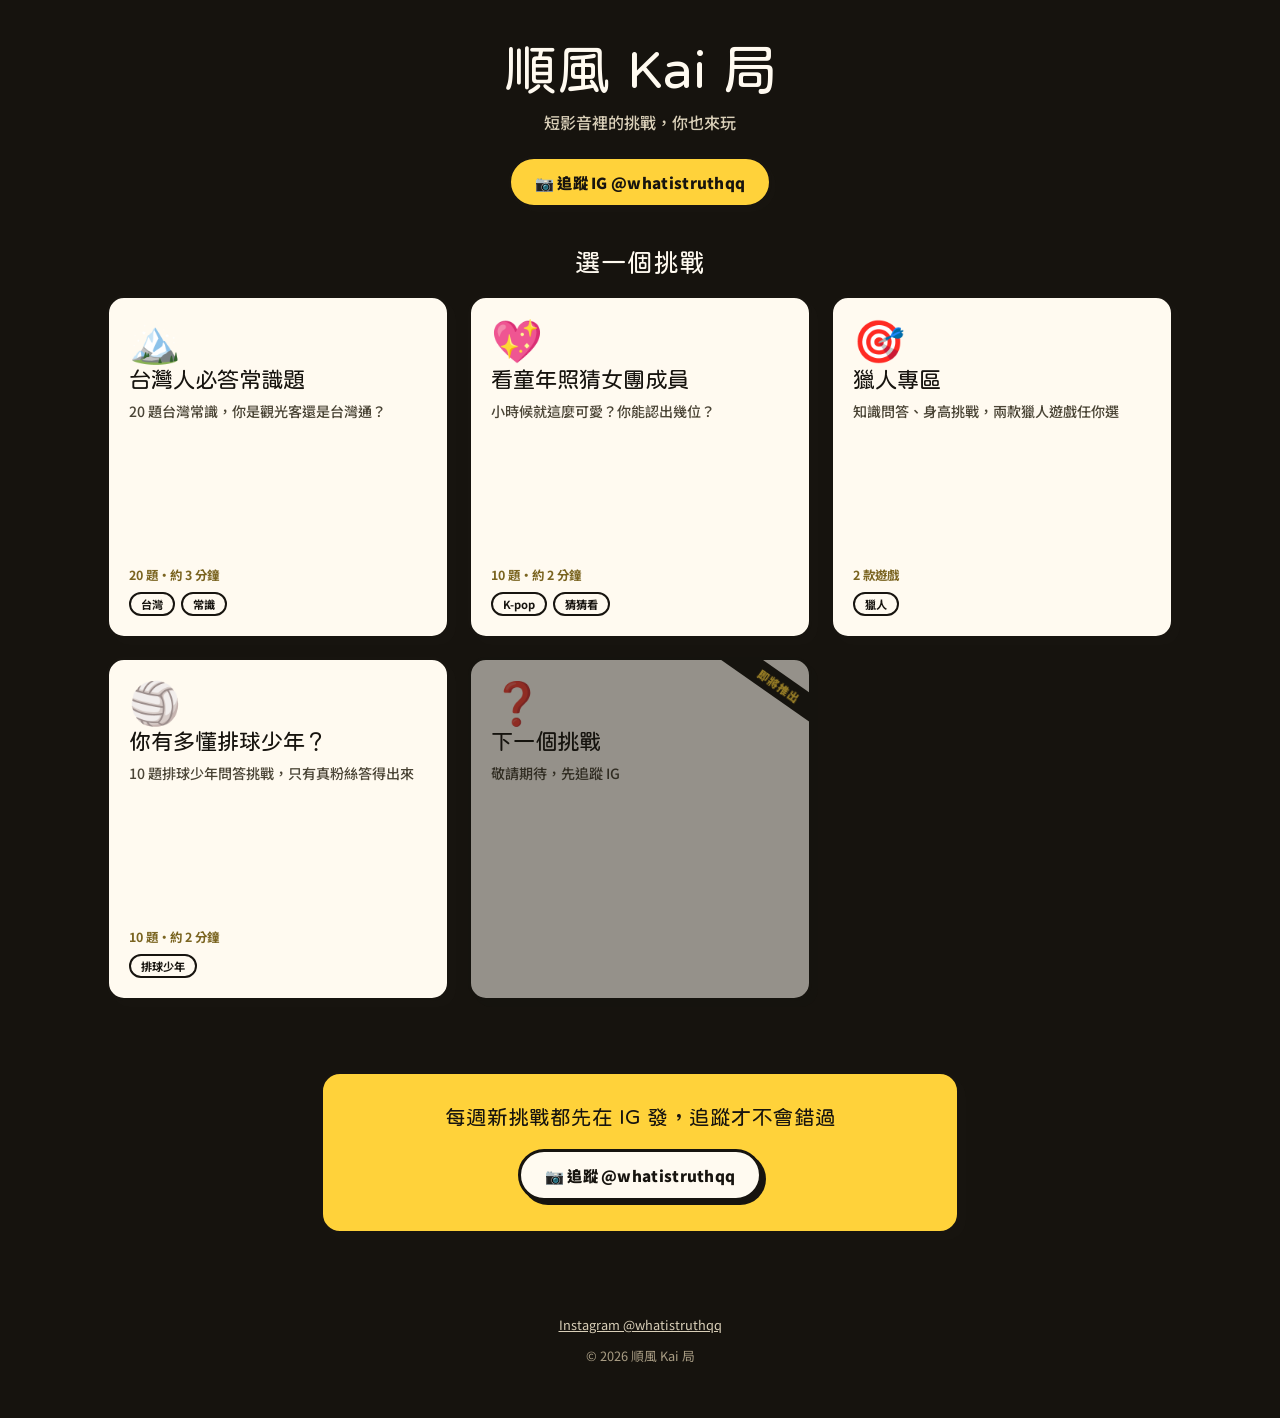
==== games/index.html @ 62e6a96c "Add Haikyuu quiz card to game hub Co-Authored-By: Claude Sonnet 5 <noreply@anthropic.com>" ====
<!doctype html>
<html lang="zh-Hant-TW">
<head>
<meta charset="utf-8">
<meta name="viewport" content="width=device-width, initial-scale=1, viewport-fit=cover">
<title>順風 Kai 局｜短影音裡的挑戰，你也來玩</title>
<meta name="description" content="順風 Kai 局：一站收錄所有小遊戲挑戰，從台灣常識題開始，新挑戰先在 IG 公布。">
<meta property="og:type" content="website">
<meta property="og:title" content="順風 Kai 局｜短影音裡的挑戰，你也來玩">
<meta property="og:description" content="一站收錄所有小遊戲挑戰，從台灣常識題開始，新挑戰先在 IG 公布。">
<meta name="theme-color" content="#16130e">
<link rel="icon" href="data:image/svg+xml,<svg xmlns=%22http://www.w3.org/2000/svg%22 viewBox=%220 0 100 100%22><text y=%22.9em%22 font-size=%2290%22>%F0%9F%8E%AE</text></svg>">
<link rel="preconnect" href="https://fonts.googleapis.com">
<link rel="preconnect" href="https://fonts.gstatic.com" crossorigin>
<link rel="stylesheet" href="https://fonts.googleapis.com/css2?family=Huninn&family=Noto+Sans+TC:wght@500;700;900&display=swap">
<script async src="https://www.googletagmanager.com/gtag/js?id=G-C77ELCKPVB"></script>
<script>window.dataLayer=window.dataLayer||[];function gtag(){dataLayer.push(arguments);}gtag('js',new Date());gtag('config','G-C77ELCKPVB');</script>
<style>
*,*::before,*::after{box-sizing:border-box}
:root{
  --page:#16130e;
  --board:#ffd23a;
  --ink:#17140f;
  --paper:#fffaf0;
  --soft:#a99d84;
  --round:'Huninn','Noto Sans TC','PingFang TC','Microsoft JhengHei',sans-serif;
  --sans:'Noto Sans TC','PingFang TC','Microsoft JhengHei',system-ui,sans-serif;
}
html,body{margin:0;max-width:100%;overflow-x:hidden}
body{background:var(--page); color:var(--paper); font-family:var(--sans); -webkit-tap-highlight-color:transparent}
a{color:inherit}
button{font:inherit; color:inherit; cursor:pointer}
:focus-visible{outline:3px solid var(--board); outline-offset:3px}
.wrap{width:100%; max-width:1100px; margin:0 auto; padding-inline:max(16px, env(safe-area-inset-left,0px))}

.hero{padding-block:40px 28px; text-align:center}
.hero h1{font-family:var(--round); font-weight:400; font-size:clamp(2.2rem,8vw,3.4rem); margin:0 0 10px; line-height:1.1}
.hero p.tagline{font-size:1rem; color:#d9cfb8; margin:0 0 22px; font-weight:500}
.btn{display:inline-flex; align-items:center; gap:8px; border:3px solid var(--ink); border-radius:99px; padding:12px 24px;
  font-weight:900; font-size:.95rem; letter-spacing:.02em; text-decoration:none; background:var(--board); color:var(--ink);
  box-shadow:4px 4px 0 var(--ink); transition:transform .08s, box-shadow .08s}
.btn:hover{transform:translate(-2px,-2px); box-shadow:6px 6px 0 var(--ink)}
.btn:active{transform:translate(2px,2px); box-shadow:1px 1px 0 var(--ink)}
.btn.ghost{background:var(--paper)}

.games{padding-block:12px 36px}
.games h2{font-family:var(--round); font-weight:400; font-size:1.6rem; margin:0 0 18px; text-align:center}
.grid{display:grid; grid-template-columns:1fr; gap:18px}
@media (min-width:640px){.grid{grid-template-columns:repeat(2,1fr)}}
@media (min-width:980px){.grid{grid-template-columns:repeat(3,1fr)}}

.card{position:relative; aspect-ratio:1/1; display:flex; flex-direction:column; justify-content:flex-start; gap:8px;
  background:var(--paper); color:var(--ink); border:3px solid var(--ink); border-radius:18px; padding:20px;
  box-shadow:6px 6px 0 var(--ink); text-decoration:none; overflow:hidden; transition:transform .1s, box-shadow .1s}
.card:hover{transform:translate(-3px,-3px); box-shadow:9px 9px 0 var(--ink)}
.card:active{transform:translate(2px,2px); box-shadow:3px 3px 0 var(--ink)}
.card .icon{font-size:2.6rem; line-height:1}
.card h3{font-family:var(--round); font-weight:400; font-size:1.4rem; margin:0; line-height:1.2}
.card .desc{font-size:.88rem; color:#4a4435; font-weight:500; line-height:1.4; flex:1; min-height:0}
.card .meta{font-size:.78rem; font-weight:700; color:#7a6420}
.card .tags{display:flex; flex-wrap:wrap; gap:6px; margin-top:auto}
.card .tag{font-size:.7rem; font-weight:700; border:2px solid var(--ink); border-radius:99px; padding:2px 10px}

.card.soon{opacity:.55; cursor:pointer}
.card.soon .badge{position:absolute; top:14px; right:-34px; transform:rotate(35deg); background:var(--ink); color:var(--board);
  font-size:.7rem; font-weight:900; padding:4px 40px; letter-spacing:.1em}

.promo{padding-block:34px 44px; text-align:center}
.promo .box{background:var(--board); color:var(--ink); border:3px solid var(--ink); border-radius:20px; box-shadow:6px 6px 0 var(--ink);
  padding:30px 22px; max-width:640px; margin:0 auto}
.promo p{font-family:var(--round); font-weight:400; font-size:1.3rem; margin:0 0 18px; line-height:1.3}

footer{padding-block:24px 40px; text-align:center; font-size:.8rem; color:var(--soft)}
footer a{text-decoration:underline; color:#d9cfb8}
</style>
</head>
<body>

<header class="hero wrap">
  <h1>順風 Kai 局</h1>
  <p class="tagline">短影音裡的挑戰，你也來玩</p>
  <a class="btn" id="igHeader" href="https://www.instagram.com/whatistruthqq/" target="_blank" rel="noopener">📷 追蹤 IG @whatistruthqq</a>
</header>

<main>
  <section class="games wrap">
    <h2>選一個挑戰</h2>
    <div class="grid" id="grid"></div>
  </section>

  <section class="promo wrap">
    <div class="box">
      <p>每週新挑戰都先在 IG 發，追蹤才不會錯過</p>
      <a class="btn ghost" id="igPromo" href="https://www.instagram.com/whatistruthqq/" target="_blank" rel="noopener">📷 追蹤 @whatistruthqq</a>
    </div>
  </section>
</main>

<footer class="wrap">
  <p><a id="igFooter" href="https://www.instagram.com/whatistruthqq/" target="_blank" rel="noopener">Instagram @whatistruthqq</a></p>
  <p>&copy; <span id="year"></span> 順風 Kai 局</p>
</footer>

<script>
/* ========== 遊戲清單：之後要新增遊戲，只要在這個陣列多加一筆資料，
   並在 games/ 底下建一個同名資料夾放該遊戲的 index.html 就好 ==========
   slug:   資料夾名稱，例如 'taiwan_quiz' 對應 games/taiwan_quiz/index.html
   status: 'live' 可以點進去玩；'soon' 顯示「即將推出」，點下去改連去 IG
*/
const GAMES = [
  { slug:'taiwan_quiz', title:'台灣人必答常識題', desc:'20 題台灣常識，你是觀光客還是台灣通？', meta:'20 題・約 3 分鐘', tags:['台灣','常識'], icon:'🏔️', status:'live' },
  { slug:'kpop_guess', title:'看童年照猜女團成員', desc:'小時候就這麼可愛？你能認出幾位？', meta:'10 題・約 2 分鐘', tags:['K-pop','猜猜看'], icon:'💖', status:'live' },
  { slug:'https://ken52508.github.io/hxh-quiz/', title:'獵人專區', desc:'知識問答、身高挑戰，兩款獵人遊戲任你選', meta:'2 款遊戲', tags:['獵人'], icon:'🎯', status:'live' },
  { slug:'https://ken52508.github.io/haikyuu-quiz/', title:'你有多懂排球少年？', desc:'10 題排球少年問答挑戰，只有真粉絲答得出來', meta:'10 題・約 2 分鐘', tags:['排球少年'], icon:'🏐', status:'live' },
  { slug:'', title:'下一個挑戰', desc:'敬請期待，先追蹤 IG', meta:'', tags:[], icon:'❓', status:'soon' },
];

const IG_URL = 'https://www.instagram.com/whatistruthqq/';

function track(name, params){ try{ if(typeof window.gtag === 'function') window.gtag('event', name, params || {}); }catch(e){} }

document.getElementById('year').textContent = new Date().getFullYear();

const grid = document.getElementById('grid');
grid.innerHTML = GAMES.map(g => {
  const tags = g.tags.map(t => `<span class="tag">${t}</span>`).join('');
  const meta = g.meta ? `<div class="meta">${g.meta}</div>` : '';
  if(g.status === 'live'){
    const href = g.slug.startsWith('http') ? g.slug : g.slug + '/';
    return `<a class="card" href="${href}" data-slug="${g.slug}">
      <div class="icon">${g.icon}</div>
      <h3>${g.title}</h3>
      <div class="desc">${g.desc}</div>
      ${meta}
      <div class="tags">${tags}</div>
    </a>`;
  }
  return `<a class="card soon" href="${IG_URL}" target="_blank" rel="noopener" data-soon="1">
    <span class="badge">即將推出</span>
    <div class="icon">${g.icon}</div>
    <h3>${g.title}</h3>
    <div class="desc">${g.desc}</div>
    ${meta}
    <div class="tags">${tags}</div>
  </a>`;
}).join('');

grid.addEventListener('click', e => {
  const card = e.target.closest('.card');
  if(!card) return;
  if(card.dataset.soon){ track('ig_click', {location:'soon_card'}); }
  else{ track('game_click', {slug: card.dataset.slug}); }
});

document.getElementById('igHeader').addEventListener('click', () => track('ig_click', {location:'header'}));
document.getElementById('igPromo').addEventListener('click', () => track('ig_click', {location:'promo'}));
document.getElementById('igFooter').addEventListener('click', () => track('ig_click', {location:'footer'}));
</script>
</body>
</html>
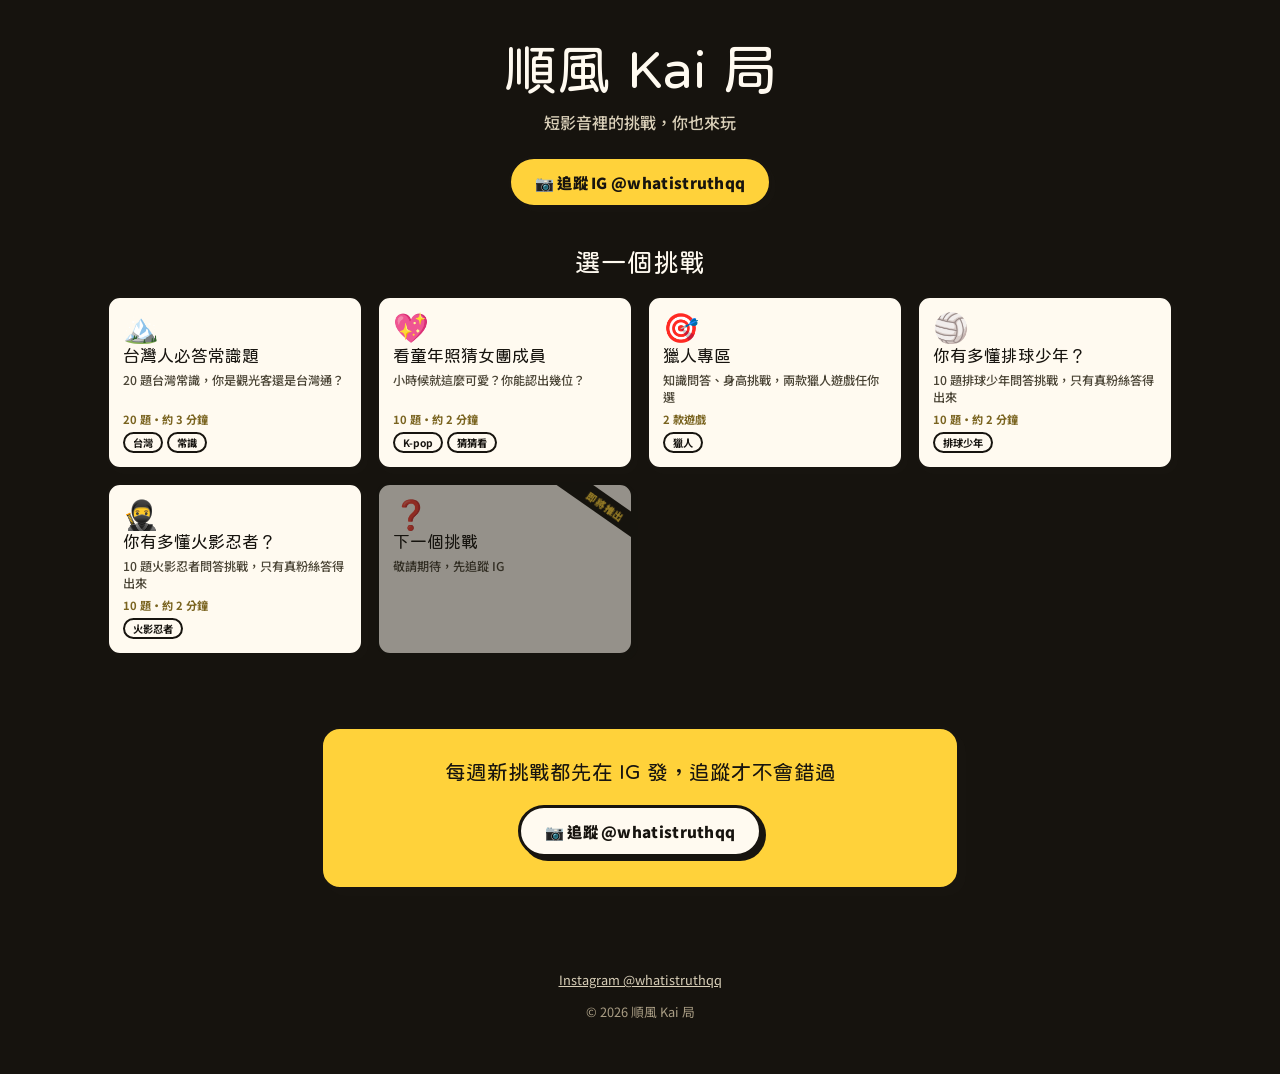
==== commit bf8ec091: "Add Naruto quiz card and make game cards more compact Co-Authored-By: Claude Sonnet 5 <noreply@anthr" ====
--- a/games/index.html
+++ b/games/index.html
@@ -45,25 +45,26 @@
 
 .games{padding-block:12px 36px}
 .games h2{font-family:var(--round); font-weight:400; font-size:1.6rem; margin:0 0 18px; text-align:center}
-.grid{display:grid; grid-template-columns:1fr; gap:18px}
-@media (min-width:640px){.grid{grid-template-columns:repeat(2,1fr)}}
-@media (min-width:980px){.grid{grid-template-columns:repeat(3,1fr)}}
+.grid{display:grid; grid-template-columns:repeat(2,1fr); gap:12px}
+@media (min-width:640px){.grid{grid-template-columns:repeat(3,1fr)}}
+@media (min-width:980px){.grid{grid-template-columns:repeat(4,1fr)}}
 
-.card{position:relative; aspect-ratio:1/1; display:flex; flex-direction:column; justify-content:flex-start; gap:8px;
-  background:var(--paper); color:var(--ink); border:3px solid var(--ink); border-radius:18px; padding:20px;
-  box-shadow:6px 6px 0 var(--ink); text-decoration:none; overflow:hidden; transition:transform .1s, box-shadow .1s}
-.card:hover{transform:translate(-3px,-3px); box-shadow:9px 9px 0 var(--ink)}
-.card:active{transform:translate(2px,2px); box-shadow:3px 3px 0 var(--ink)}
-.card .icon{font-size:2.6rem; line-height:1}
-.card h3{font-family:var(--round); font-weight:400; font-size:1.4rem; margin:0; line-height:1.2}
-.card .desc{font-size:.88rem; color:#4a4435; font-weight:500; line-height:1.4; flex:1; min-height:0}
-.card .meta{font-size:.78rem; font-weight:700; color:#7a6420}
-.card .tags{display:flex; flex-wrap:wrap; gap:6px; margin-top:auto}
-.card .tag{font-size:.7rem; font-weight:700; border:2px solid var(--ink); border-radius:99px; padding:2px 10px}
+.card{position:relative; display:flex; flex-direction:column; justify-content:flex-start; gap:5px;
+  background:var(--paper); color:var(--ink); border:3px solid var(--ink); border-radius:14px; padding:14px;
+  box-shadow:4px 4px 0 var(--ink); text-decoration:none; overflow:hidden; transition:transform .1s, box-shadow .1s}
+.card:hover{transform:translate(-2px,-2px); box-shadow:6px 6px 0 var(--ink)}
+.card:active{transform:translate(1px,1px); box-shadow:2px 2px 0 var(--ink)}
+.card .icon{font-size:1.8rem; line-height:1}
+.card h3{font-family:var(--round); font-weight:400; font-size:1.05rem; margin:0; line-height:1.25}
+.card .desc{font-size:.76rem; color:#4a4435; font-weight:500; line-height:1.4; flex:1; min-height:0;
+  display:-webkit-box; -webkit-line-clamp:2; -webkit-box-orient:vertical; overflow:hidden}
+.card .meta{font-size:.7rem; font-weight:700; color:#7a6420}
+.card .tags{display:flex; flex-wrap:wrap; gap:4px; margin-top:auto}
+.card .tag{font-size:.64rem; font-weight:700; border:2px solid var(--ink); border-radius:99px; padding:1px 8px}
 
 .card.soon{opacity:.55; cursor:pointer}
-.card.soon .badge{position:absolute; top:14px; right:-34px; transform:rotate(35deg); background:var(--ink); color:var(--board);
-  font-size:.7rem; font-weight:900; padding:4px 40px; letter-spacing:.1em}
+.card.soon .badge{position:absolute; top:11px; right:-30px; transform:rotate(35deg); background:var(--ink); color:var(--board);
+  font-size:.62rem; font-weight:900; padding:3px 34px; letter-spacing:.08em}
 
 .promo{padding-block:34px 44px; text-align:center}
 .promo .box{background:var(--board); color:var(--ink); border:3px solid var(--ink); border-radius:20px; box-shadow:6px 6px 0 var(--ink);
@@ -112,6 +113,7 @@
   { slug:'kpop_guess', title:'看童年照猜女團成員', desc:'小時候就這麼可愛？你能認出幾位？', meta:'10 題・約 2 分鐘', tags:['K-pop','猜猜看'], icon:'💖', status:'live' },
   { slug:'https://ken52508.github.io/hxh-quiz/', title:'獵人專區', desc:'知識問答、身高挑戰，兩款獵人遊戲任你選', meta:'2 款遊戲', tags:['獵人'], icon:'🎯', status:'live' },
   { slug:'https://ken52508.github.io/haikyuu-quiz/', title:'你有多懂排球少年？', desc:'10 題排球少年問答挑戰，只有真粉絲答得出來', meta:'10 題・約 2 分鐘', tags:['排球少年'], icon:'🏐', status:'live' },
+  { slug:'https://ken52508.github.io/naruto-quiz/', title:'你有多懂火影忍者？', desc:'10 題火影忍者問答挑戰，只有真粉絲答得出來', meta:'10 題・約 2 分鐘', tags:['火影忍者'], icon:'🥷', status:'live' },
   { slug:'', title:'下一個挑戰', desc:'敬請期待，先追蹤 IG', meta:'', tags:[], icon:'❓', status:'soon' },
 ];
 
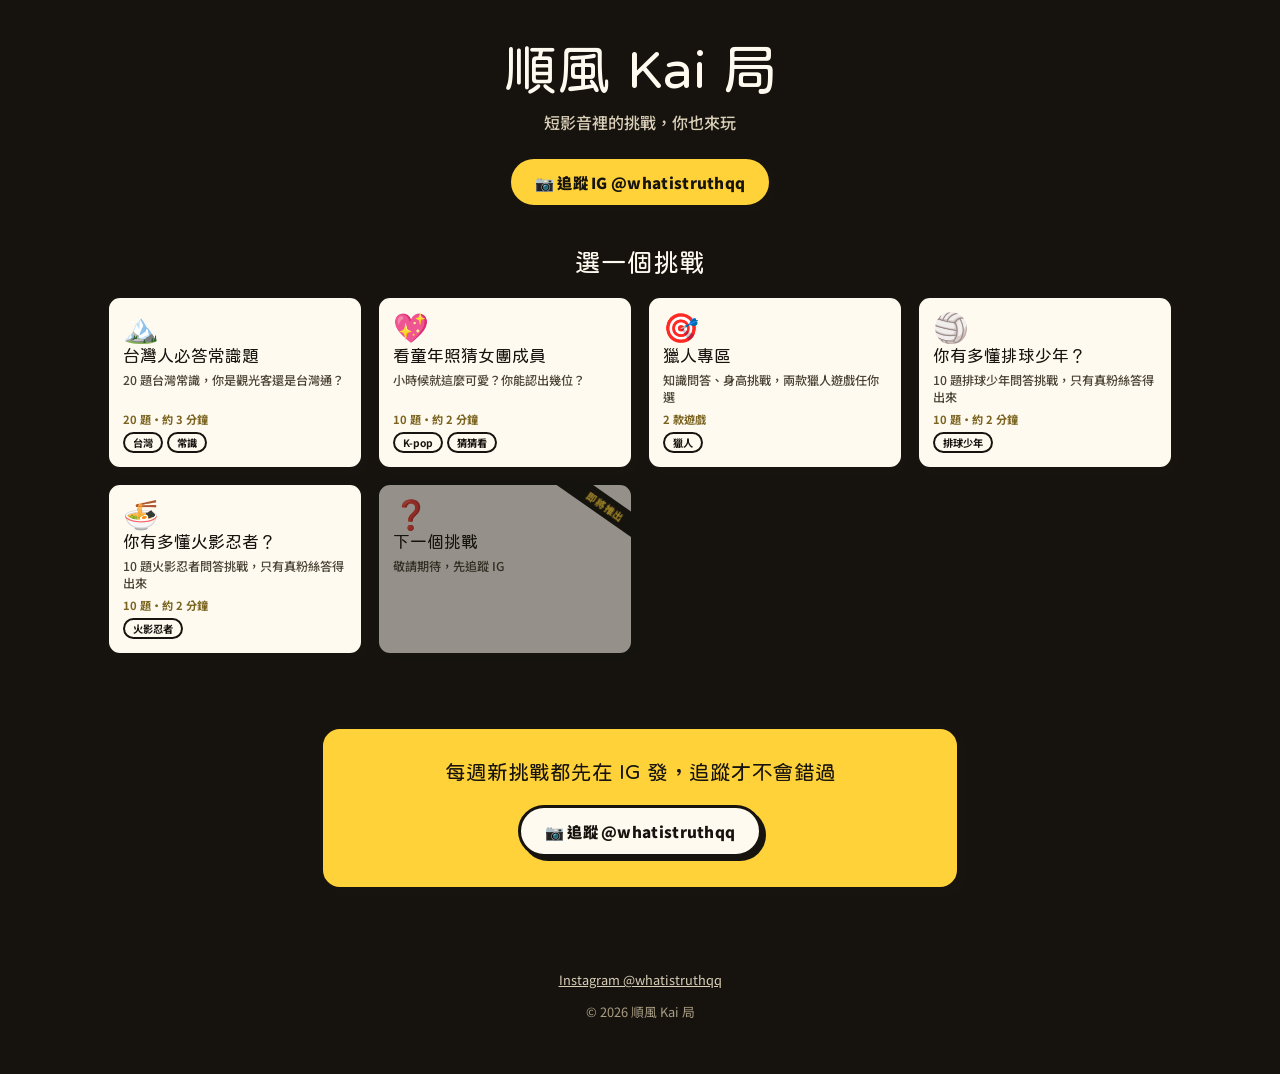
==== commit b76e624e: "Swap Naruto card icon for better emoji font compatibility Co-Authored-By: Claude Sonnet 5 <noreply@a" ====
--- a/games/index.html
+++ b/games/index.html
@@ -113,7 +113,7 @@
   { slug:'kpop_guess', title:'看童年照猜女團成員', desc:'小時候就這麼可愛？你能認出幾位？', meta:'10 題・約 2 分鐘', tags:['K-pop','猜猜看'], icon:'💖', status:'live' },
   { slug:'https://ken52508.github.io/hxh-quiz/', title:'獵人專區', desc:'知識問答、身高挑戰，兩款獵人遊戲任你選', meta:'2 款遊戲', tags:['獵人'], icon:'🎯', status:'live' },
   { slug:'https://ken52508.github.io/haikyuu-quiz/', title:'你有多懂排球少年？', desc:'10 題排球少年問答挑戰，只有真粉絲答得出來', meta:'10 題・約 2 分鐘', tags:['排球少年'], icon:'🏐', status:'live' },
-  { slug:'https://ken52508.github.io/naruto-quiz/', title:'你有多懂火影忍者？', desc:'10 題火影忍者問答挑戰，只有真粉絲答得出來', meta:'10 題・約 2 分鐘', tags:['火影忍者'], icon:'🥷', status:'live' },
+  { slug:'https://ken52508.github.io/naruto-quiz/', title:'你有多懂火影忍者？', desc:'10 題火影忍者問答挑戰，只有真粉絲答得出來', meta:'10 題・約 2 分鐘', tags:['火影忍者'], icon:'🍜', status:'live' },
   { slug:'', title:'下一個挑戰', desc:'敬請期待，先追蹤 IG', meta:'', tags:[], icon:'❓', status:'soon' },
 ];
 
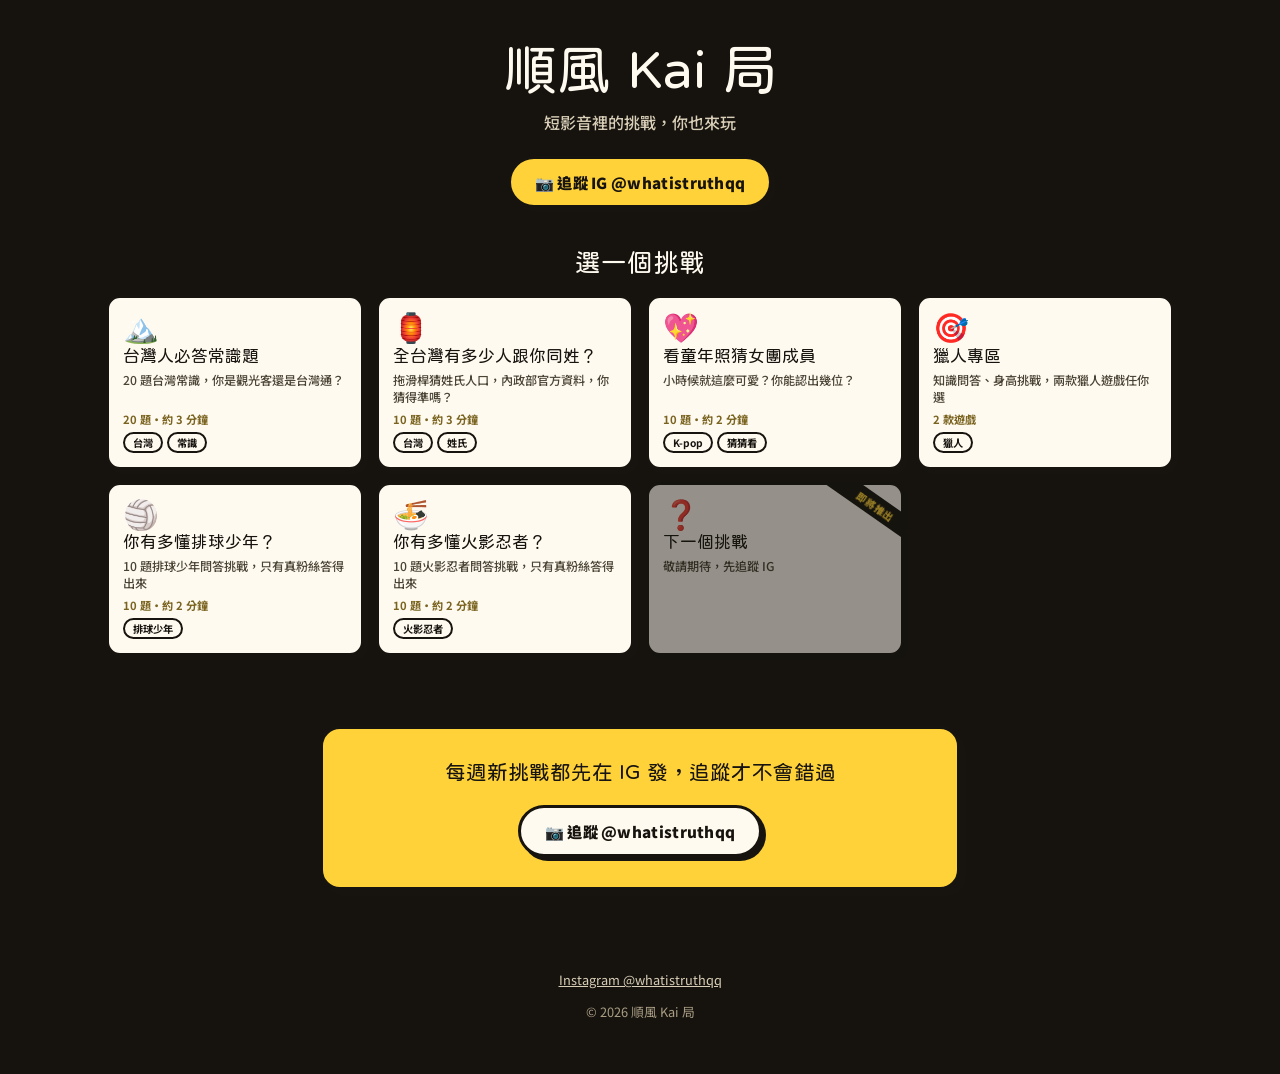
==== commit 434af35d: "Add surname population quiz game Co-Authored-By: Claude Sonnet 5 <noreply@anthropic.com>" ====
--- a/games/index.html
+++ b/games/index.html
@@ -110,6 +110,7 @@
 */
 const GAMES = [
   { slug:'taiwan_quiz', title:'台灣人必答常識題', desc:'20 題台灣常識，你是觀光客還是台灣通？', meta:'20 題・約 3 分鐘', tags:['台灣','常識'], icon:'🏔️', status:'live' },
+  { slug:'surname_game', title:'全台灣有多少人跟你同姓？', desc:'拖滑桿猜姓氏人口，內政部官方資料，你猜得準嗎？', meta:'10 題・約 3 分鐘', tags:['台灣','姓氏'], icon:'🏮', status:'live' },
   { slug:'kpop_guess', title:'看童年照猜女團成員', desc:'小時候就這麼可愛？你能認出幾位？', meta:'10 題・約 2 分鐘', tags:['K-pop','猜猜看'], icon:'💖', status:'live' },
   { slug:'https://ken52508.github.io/hxh-quiz/', title:'獵人專區', desc:'知識問答、身高挑戰，兩款獵人遊戲任你選', meta:'2 款遊戲', tags:['獵人'], icon:'🎯', status:'live' },
   { slug:'https://ken52508.github.io/haikyuu-quiz/', title:'你有多懂排球少年？', desc:'10 題排球少年問答挑戰，只有真粉絲答得出來', meta:'10 題・約 2 分鐘', tags:['排球少年'], icon:'🏐', status:'live' },
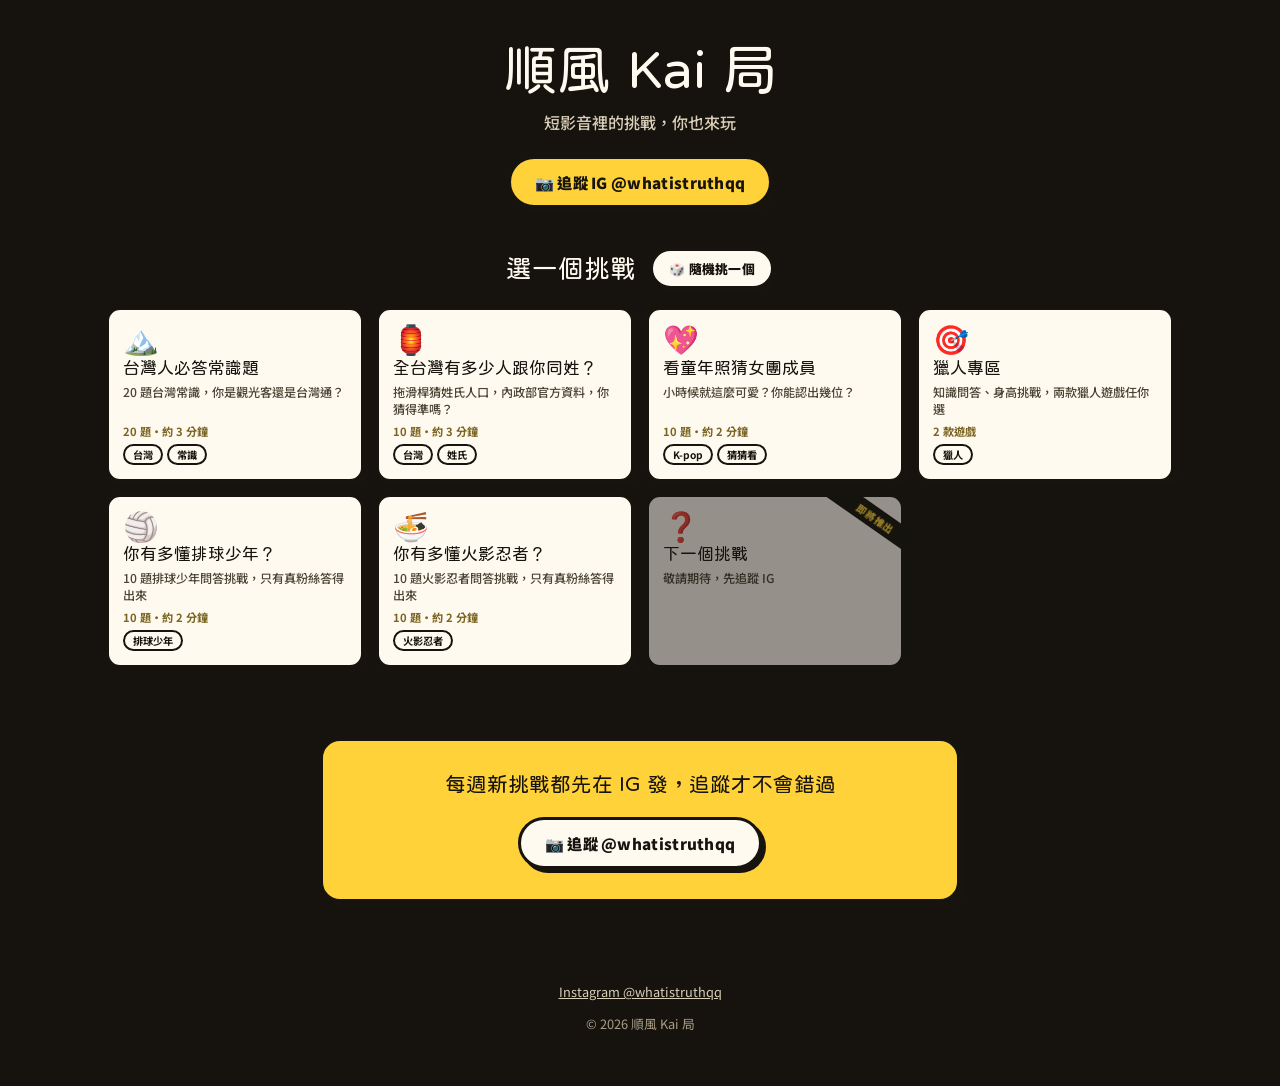
==== commit a667ae2c: "Add random-pick button to game hub Co-Authored-By: Claude Sonnet 5 <noreply@anthropic.com>" ====
--- a/games/index.html
+++ b/games/index.html
@@ -44,7 +44,11 @@
 .btn.ghost{background:var(--paper)}
 
 .games{padding-block:12px 36px}
-.games h2{font-family:var(--round); font-weight:400; font-size:1.6rem; margin:0 0 18px; text-align:center}
+.games-head{display:flex; align-items:center; justify-content:center; gap:14px; flex-wrap:wrap; margin:0 0 18px}
+.games h2{font-family:var(--round); font-weight:400; font-size:1.6rem; margin:0}
+.btn.small{padding:8px 16px; font-size:.8rem; box-shadow:3px 3px 0 var(--ink)}
+.btn.small:hover{box-shadow:5px 5px 0 var(--ink)}
+.btn.small:active{box-shadow:1px 1px 0 var(--ink)}
 .grid{display:grid; grid-template-columns:repeat(2,1fr); gap:12px}
 @media (min-width:640px){.grid{grid-template-columns:repeat(3,1fr)}}
 @media (min-width:980px){.grid{grid-template-columns:repeat(4,1fr)}}
@@ -85,7 +89,10 @@
 
 <main>
   <section class="games wrap">
-    <h2>選一個挑戰</h2>
+    <div class="games-head">
+      <h2>選一個挑戰</h2>
+      <button class="btn ghost small" id="randomBtn">🎲 隨機挑一個</button>
+    </div>
     <div class="grid" id="grid"></div>
   </section>
 
@@ -155,6 +162,13 @@
   else{ track('game_click', {slug: card.dataset.slug}); }
 });
 
+document.getElementById('randomBtn').addEventListener('click', () => {
+  const live = GAMES.filter(g => g.status === 'live');
+  const pick = live[Math.random() * live.length | 0];
+  track('random_pick_click', {slug: pick.slug});
+  location.href = pick.slug.startsWith('http') ? pick.slug : pick.slug + '/';
+});
+
 document.getElementById('igHeader').addEventListener('click', () => track('ig_click', {location:'header'}));
 document.getElementById('igPromo').addEventListener('click', () => track('ig_click', {location:'promo'}));
 document.getElementById('igFooter').addEventListener('click', () => track('ig_click', {location:'footer'}));
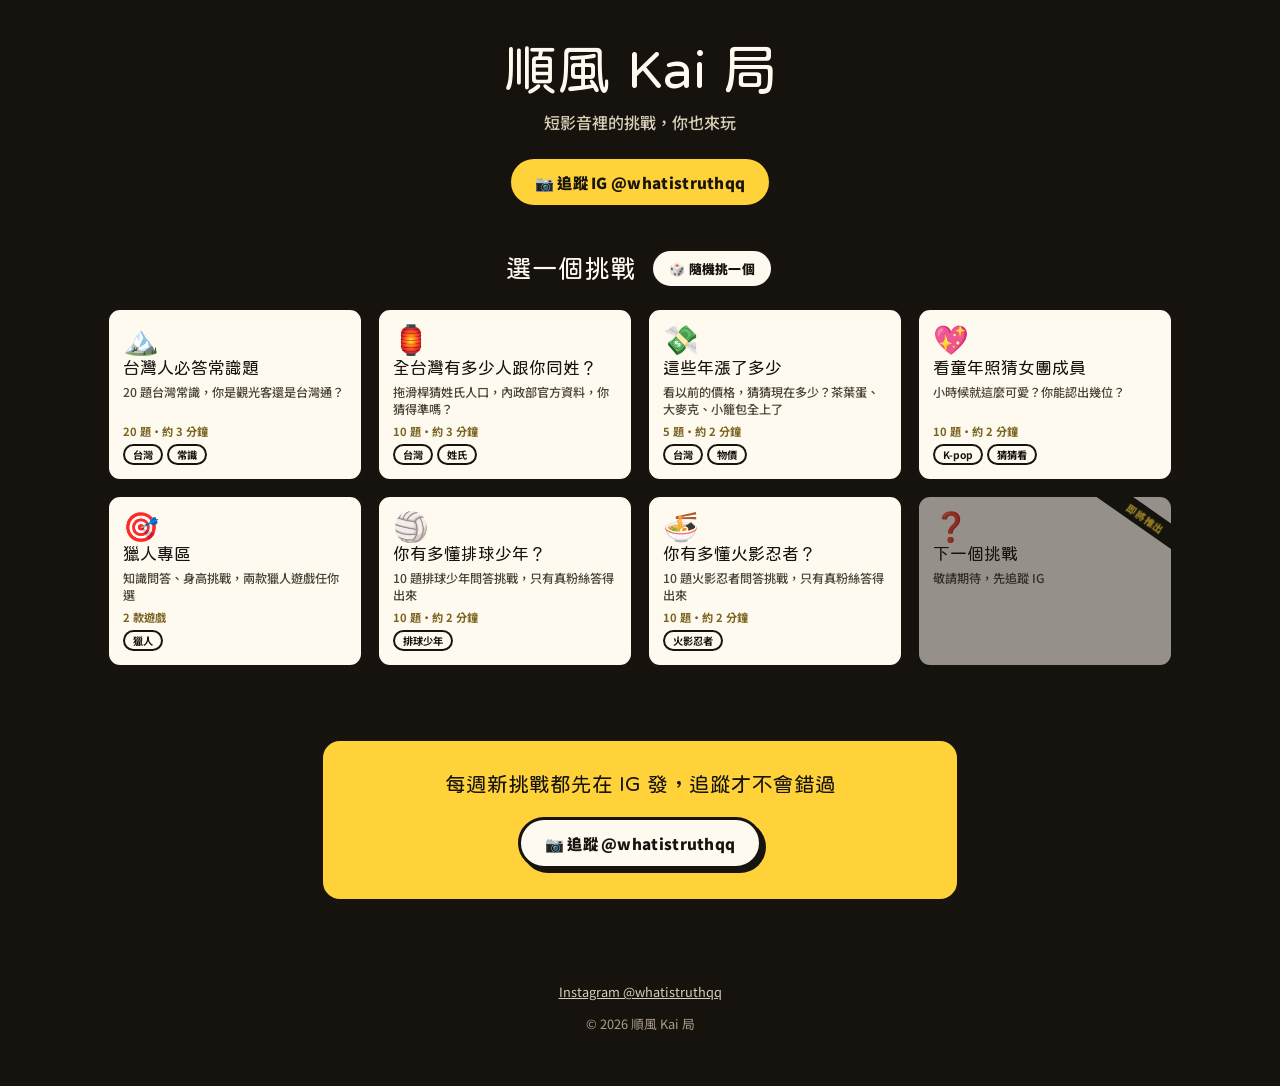
==== commit b41d6ffd: "Add price-then-now quiz game Co-Authored-By: Claude Sonnet 5 <noreply@anthropic.com>" ====
--- a/games/index.html
+++ b/games/index.html
@@ -118,6 +118,7 @@
 const GAMES = [
   { slug:'taiwan_quiz', title:'台灣人必答常識題', desc:'20 題台灣常識，你是觀光客還是台灣通？', meta:'20 題・約 3 分鐘', tags:['台灣','常識'], icon:'🏔️', status:'live' },
   { slug:'surname_game', title:'全台灣有多少人跟你同姓？', desc:'拖滑桿猜姓氏人口，內政部官方資料，你猜得準嗎？', meta:'10 題・約 3 分鐘', tags:['台灣','姓氏'], icon:'🏮', status:'live' },
+  { slug:'price_then_now', title:'這些年漲了多少', desc:'看以前的價格，猜猜現在多少？茶葉蛋、大麥克、小籠包全上了', meta:'5 題・約 2 分鐘', tags:['台灣','物價'], icon:'💸', status:'live' },
   { slug:'kpop_guess', title:'看童年照猜女團成員', desc:'小時候就這麼可愛？你能認出幾位？', meta:'10 題・約 2 分鐘', tags:['K-pop','猜猜看'], icon:'💖', status:'live' },
   { slug:'https://ken52508.github.io/hxh-quiz/', title:'獵人專區', desc:'知識問答、身高挑戰，兩款獵人遊戲任你選', meta:'2 款遊戲', tags:['獵人'], icon:'🎯', status:'live' },
   { slug:'https://ken52508.github.io/haikyuu-quiz/', title:'你有多懂排球少年？', desc:'10 題排球少年問答挑戰，只有真粉絲答得出來', meta:'10 題・約 2 分鐘', tags:['排球少年'], icon:'🏐', status:'live' },
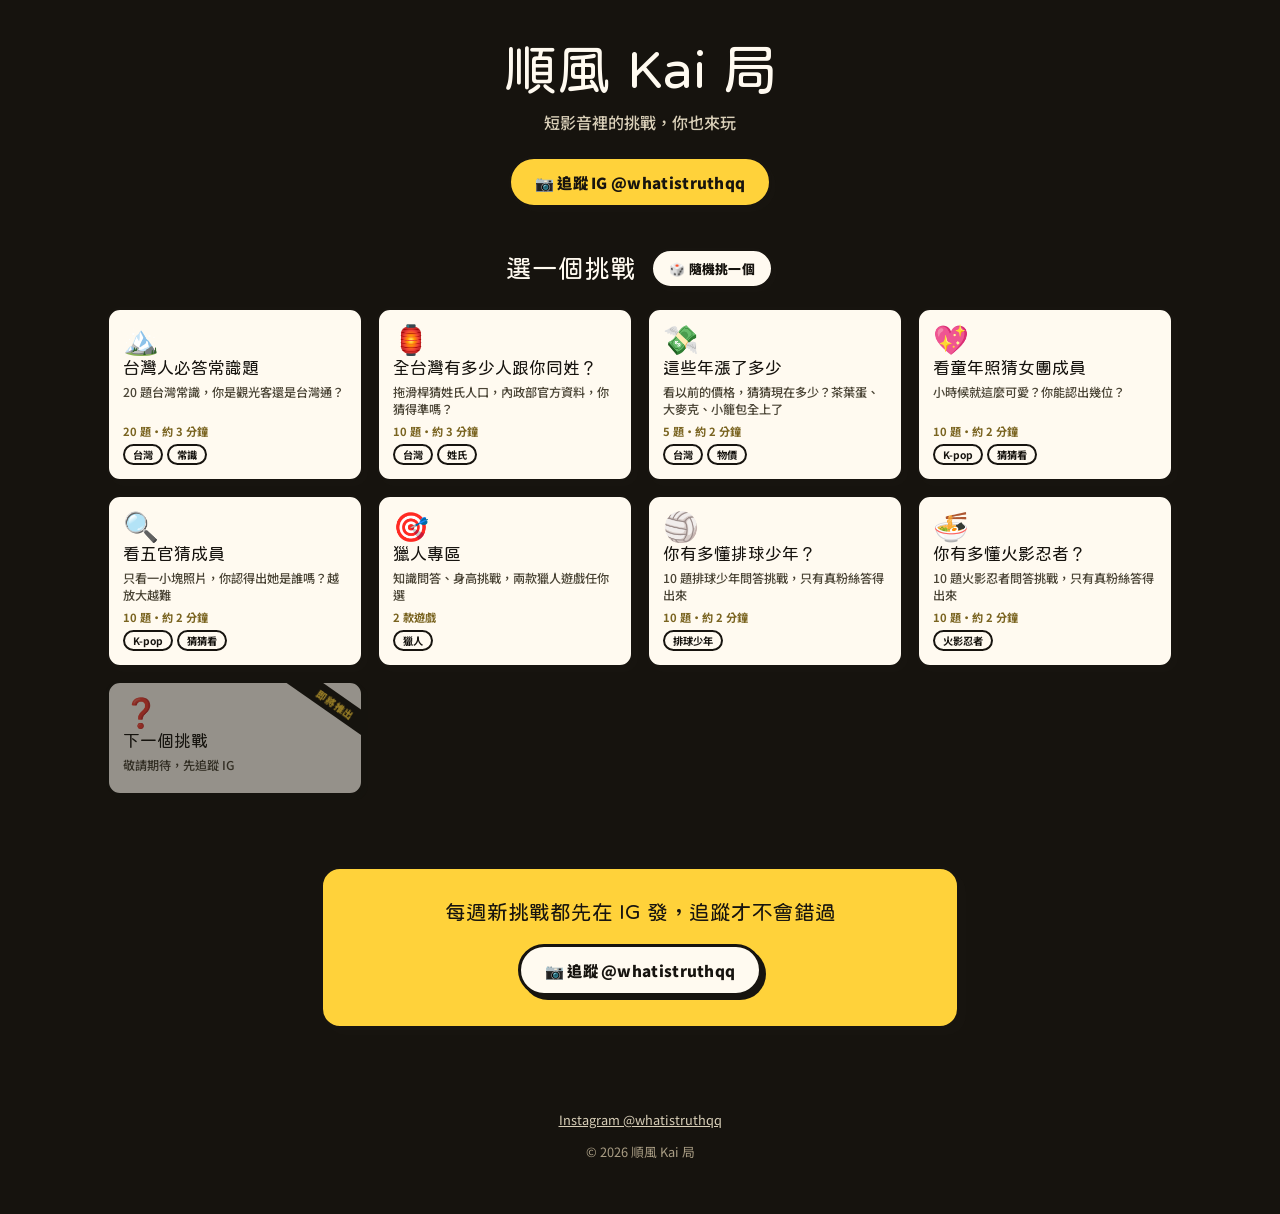
==== commit d4c3db12: "Add idol face-zoom guessing quiz game Co-Authored-By: Claude Sonnet 5 <noreply@anthropic.com>" ====
--- a/games/index.html
+++ b/games/index.html
@@ -120,6 +120,7 @@
   { slug:'surname_game', title:'全台灣有多少人跟你同姓？', desc:'拖滑桿猜姓氏人口，內政部官方資料，你猜得準嗎？', meta:'10 題・約 3 分鐘', tags:['台灣','姓氏'], icon:'🏮', status:'live' },
   { slug:'price_then_now', title:'這些年漲了多少', desc:'看以前的價格，猜猜現在多少？茶葉蛋、大麥克、小籠包全上了', meta:'5 題・約 2 分鐘', tags:['台灣','物價'], icon:'💸', status:'live' },
   { slug:'kpop_guess', title:'看童年照猜女團成員', desc:'小時候就這麼可愛？你能認出幾位？', meta:'10 題・約 2 分鐘', tags:['K-pop','猜猜看'], icon:'💖', status:'live' },
+  { slug:'idol_zoom_quiz', title:'看五官猜成員', desc:'只看一小塊照片，你認得出她是誰嗎？越放大越難', meta:'10 題・約 2 分鐘', tags:['K-pop','猜猜看'], icon:'🔍', status:'live' },
   { slug:'https://ken52508.github.io/hxh-quiz/', title:'獵人專區', desc:'知識問答、身高挑戰，兩款獵人遊戲任你選', meta:'2 款遊戲', tags:['獵人'], icon:'🎯', status:'live' },
   { slug:'https://ken52508.github.io/haikyuu-quiz/', title:'你有多懂排球少年？', desc:'10 題排球少年問答挑戰，只有真粉絲答得出來', meta:'10 題・約 2 分鐘', tags:['排球少年'], icon:'🏐', status:'live' },
   { slug:'https://ken52508.github.io/naruto-quiz/', title:'你有多懂火影忍者？', desc:'10 題火影忍者問答挑戰，只有真粉絲答得出來', meta:'10 題・約 2 分鐘', tags:['火影忍者'], icon:'🍜', status:'live' },
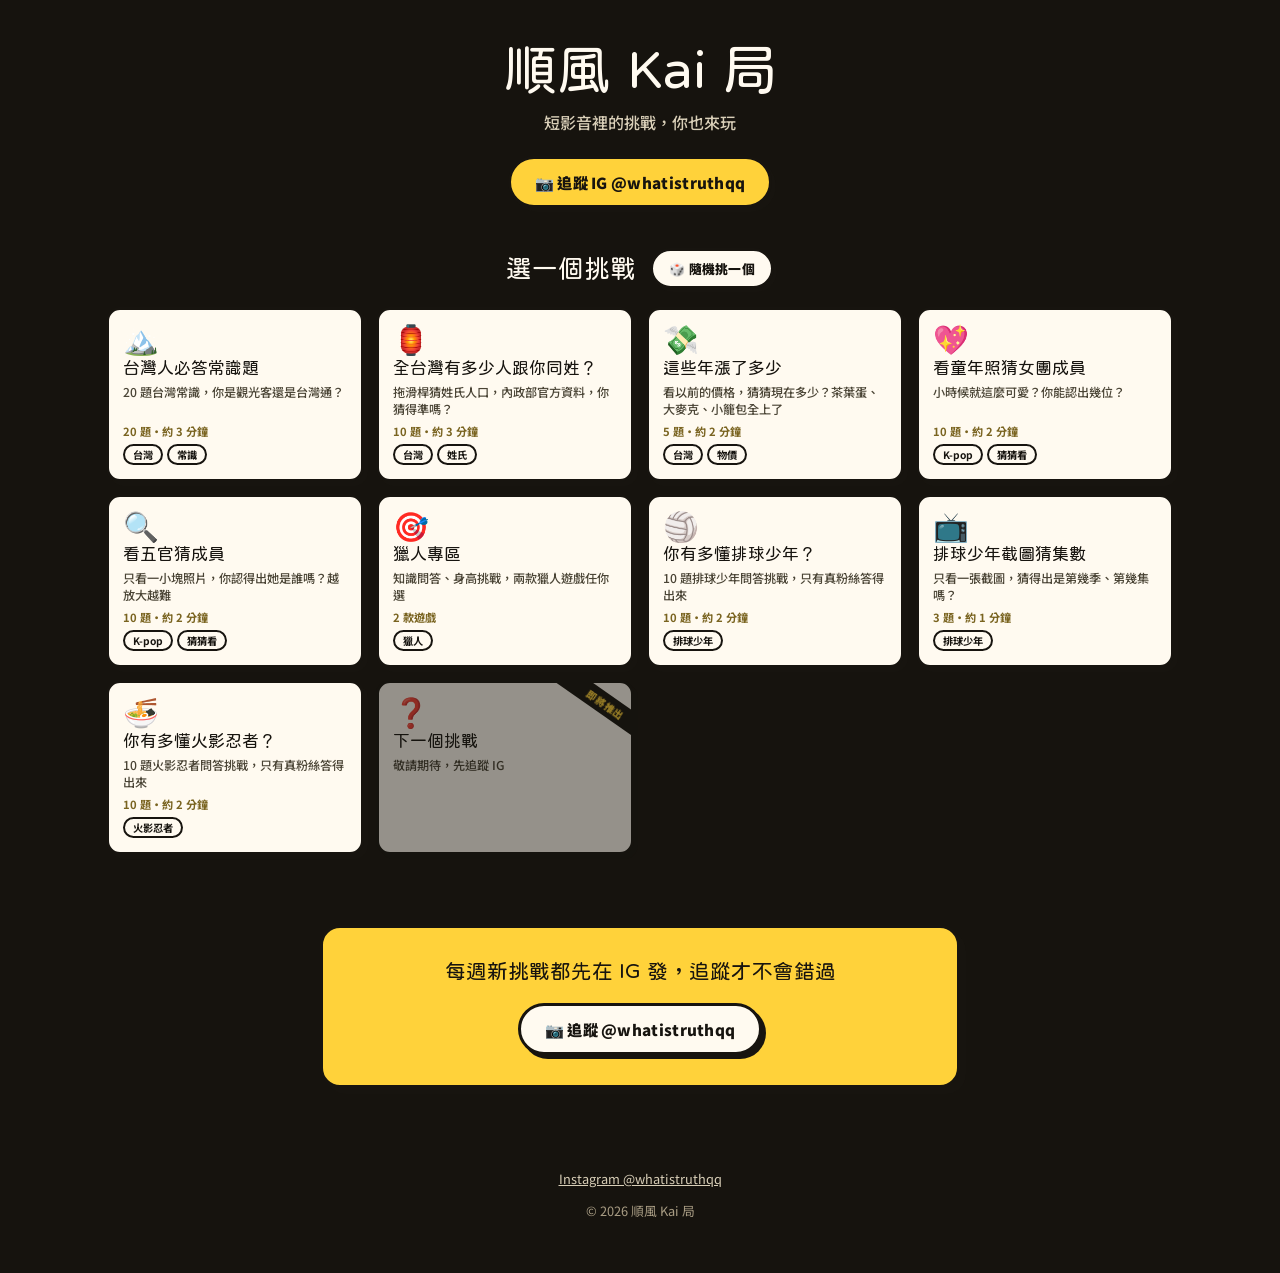
==== commit 4b7d4a21: "Add lobby card for Haikyuu episode-guess game" ====
--- a/games/index.html
+++ b/games/index.html
@@ -123,6 +123,7 @@
   { slug:'idol_zoom_quiz', title:'看五官猜成員', desc:'只看一小塊照片，你認得出她是誰嗎？越放大越難', meta:'10 題・約 2 分鐘', tags:['K-pop','猜猜看'], icon:'🔍', status:'live' },
   { slug:'https://ken52508.github.io/hxh-quiz/', title:'獵人專區', desc:'知識問答、身高挑戰，兩款獵人遊戲任你選', meta:'2 款遊戲', tags:['獵人'], icon:'🎯', status:'live' },
   { slug:'https://ken52508.github.io/haikyuu-quiz/', title:'你有多懂排球少年？', desc:'10 題排球少年問答挑戰，只有真粉絲答得出來', meta:'10 題・約 2 分鐘', tags:['排球少年'], icon:'🏐', status:'live' },
+  { slug:'https://ken52508.github.io/haikyuu-quiz/episode/', title:'排球少年截圖猜集數', desc:'只看一張截圖，猜得出是第幾季、第幾集嗎？', meta:'3 題・約 1 分鐘', tags:['排球少年'], icon:'📺', status:'live' },
   { slug:'https://ken52508.github.io/naruto-quiz/', title:'你有多懂火影忍者？', desc:'10 題火影忍者問答挑戰，只有真粉絲答得出來', meta:'10 題・約 2 分鐘', tags:['火影忍者'], icon:'🍜', status:'live' },
   { slug:'', title:'下一個挑戰', desc:'敬請期待，先追蹤 IG', meta:'', tags:[], icon:'❓', status:'soon' },
 ];
